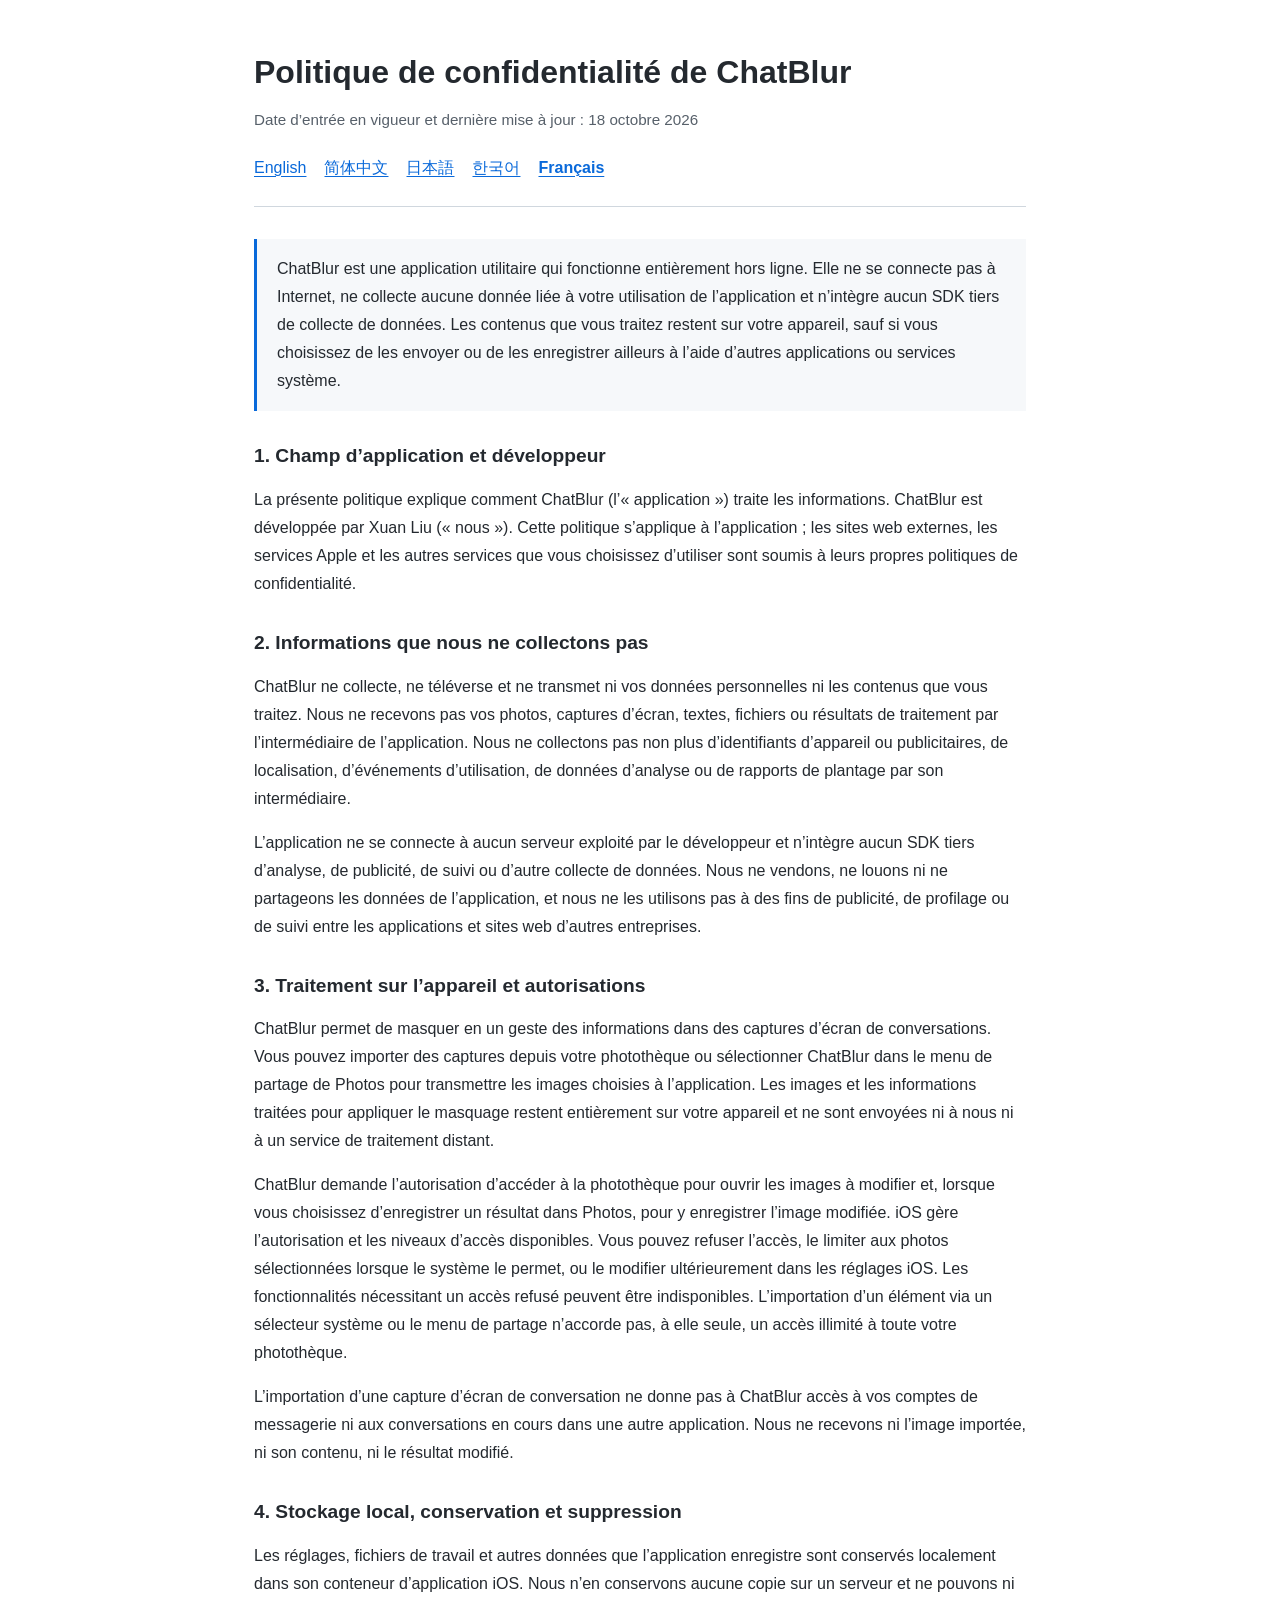
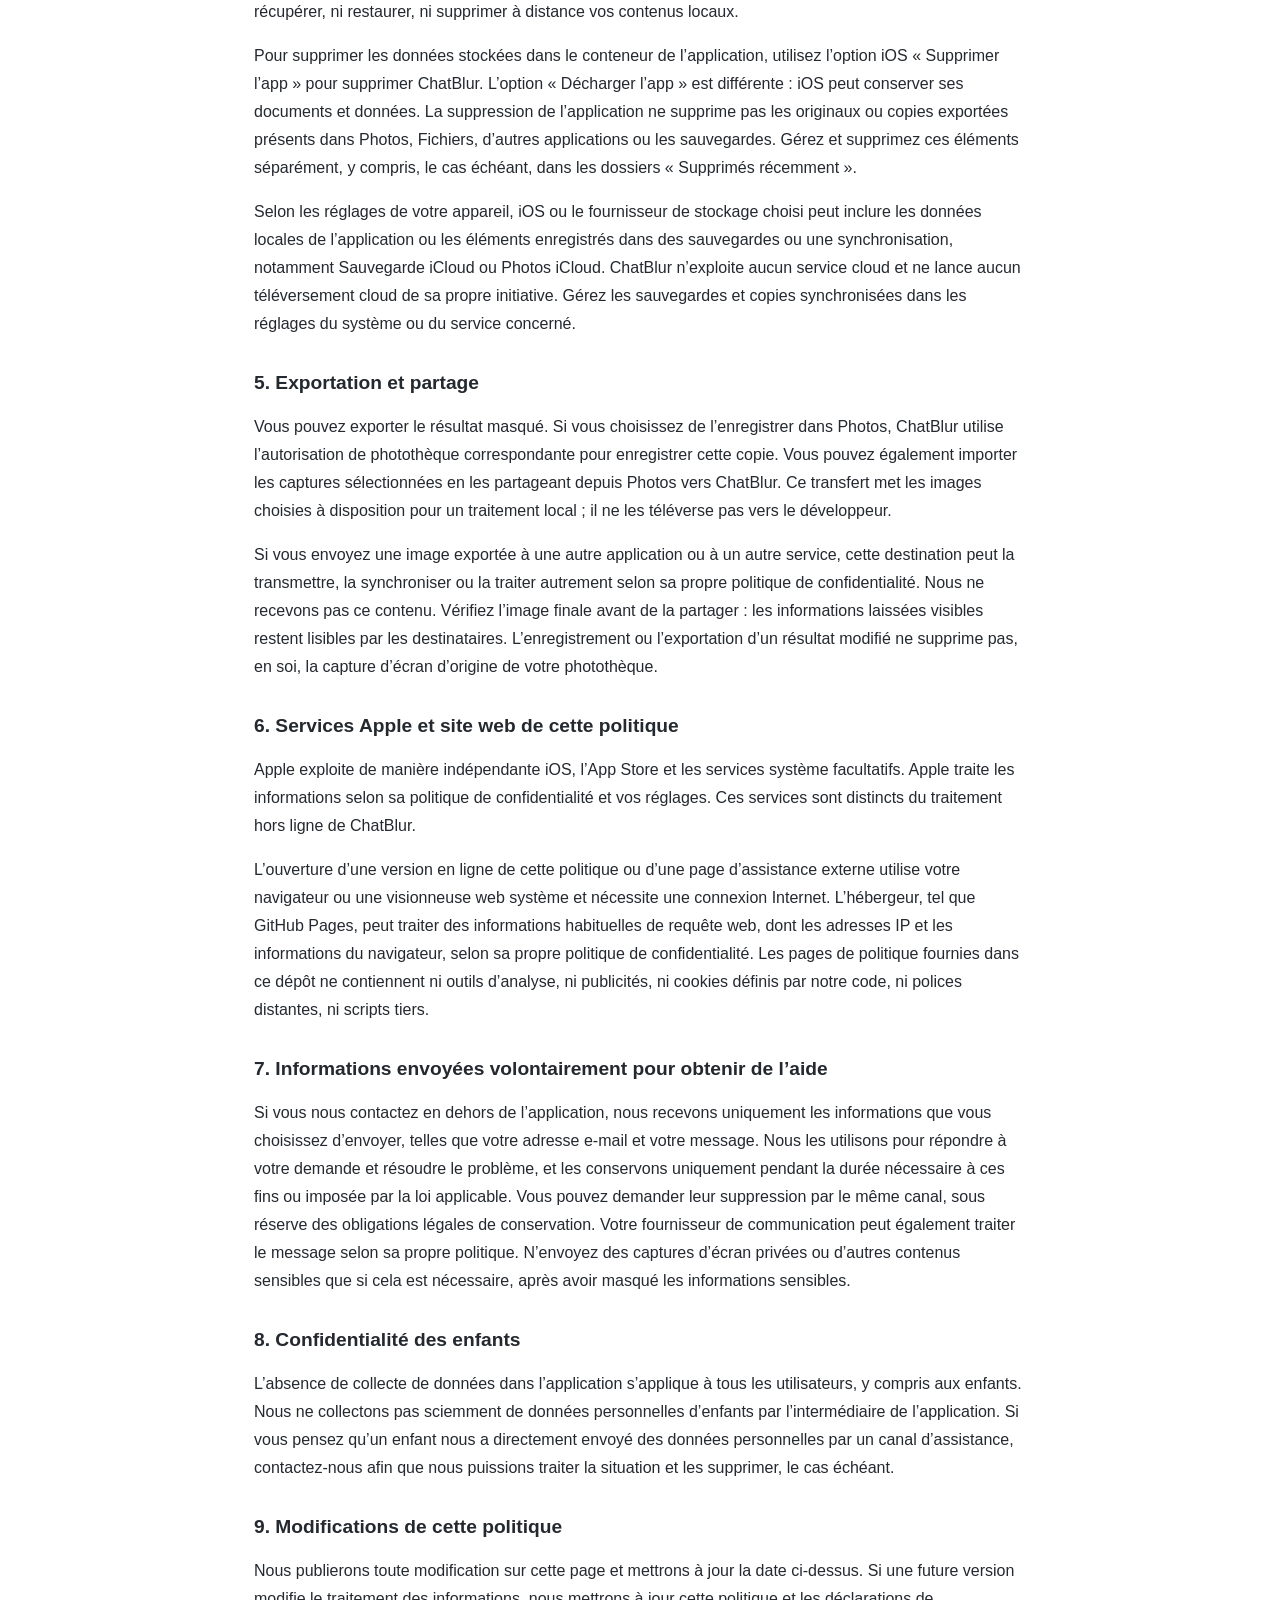
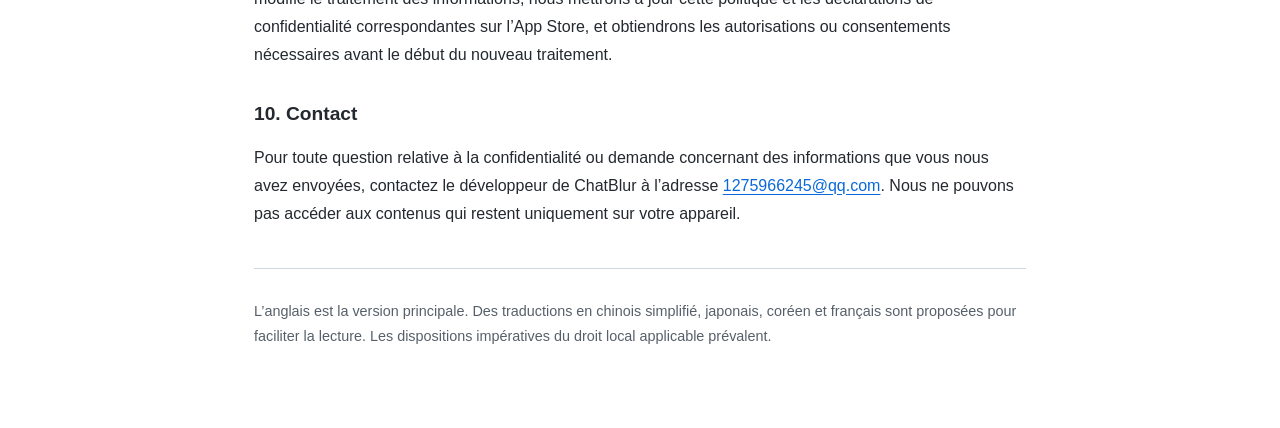
==== ChatBlur/fr.html @ 87cf2a3b "chatblur" ====
<!doctype html>
<html lang="fr">
<head>
<meta charset="utf-8">
<meta name="viewport" content="width=device-width, initial-scale=1">
<meta name="description" content="ChatBlur est une application utilitaire qui fonctionne entièrement hors ligne. Elle ne se connecte pas à Internet, ne collecte aucune donnée liée à votre utilisation de l’application et n’intègre aucun SDK tiers de collecte de données. Les contenus que vous traitez restent sur votre appareil, sauf si vous choisissez de les envoyer ou de les enregistrer ailleurs à l’aide d’autres applications ou services système.">
<title>Politique de confidentialité de ChatBlur</title>
<link rel="stylesheet" href="styles.css">
<link rel="alternate" hreflang="en" href="index.html">
<link rel="alternate" hreflang="zh-Hans" href="zh-Hans.html">
<link rel="alternate" hreflang="ja" href="ja.html">
<link rel="alternate" hreflang="ko" href="ko.html">
<link rel="alternate" hreflang="fr" href="fr.html">
<link rel="alternate" hreflang="x-default" href="index.html">
</head>
<body>
<header>
<h1>Politique de confidentialité de ChatBlur</h1>
<p class="meta">Date d’entrée en vigueur et dernière mise à jour : 18 octobre 2026</p>
<nav aria-label="Language / 语言 / 言語 / 언어 / Langue">
<a href="index.html" lang="en" hreflang="en">English</a>
<a href="zh-Hans.html" lang="zh-Hans" hreflang="zh-Hans">简体中文</a>
<a href="ja.html" lang="ja" hreflang="ja">日本語</a>
<a href="ko.html" lang="ko" hreflang="ko">한국어</a>
<a href="fr.html" lang="fr" hreflang="fr" aria-current="page">Français</a>
</nav>
</header>
<main>
<p class="summary">ChatBlur est une application utilitaire qui fonctionne entièrement hors ligne. Elle ne se connecte pas à Internet, ne collecte aucune donnée liée à votre utilisation de l’application et n’intègre aucun SDK tiers de collecte de données. Les contenus que vous traitez restent sur votre appareil, sauf si vous choisissez de les envoyer ou de les enregistrer ailleurs à l’aide d’autres applications ou services système.</p>
<section>
<h2>1. Champ d’application et développeur</h2>
<p>La présente politique explique comment ChatBlur (l’« application ») traite les informations. ChatBlur est développée par Xuan Liu (« nous »). Cette politique s’applique à l’application ; les sites web externes, les services Apple et les autres services que vous choisissez d’utiliser sont soumis à leurs propres politiques de confidentialité.</p>
</section>
<section>
<h2>2. Informations que nous ne collectons pas</h2>
<p>ChatBlur ne collecte, ne téléverse et ne transmet ni vos données personnelles ni les contenus que vous traitez. Nous ne recevons pas vos photos, captures d’écran, textes, fichiers ou résultats de traitement par l’intermédiaire de l’application. Nous ne collectons pas non plus d’identifiants d’appareil ou publicitaires, de localisation, d’événements d’utilisation, de données d’analyse ou de rapports de plantage par son intermédiaire.</p>
<p>L’application ne se connecte à aucun serveur exploité par le développeur et n’intègre aucun SDK tiers d’analyse, de publicité, de suivi ou d’autre collecte de données. Nous ne vendons, ne louons ni ne partageons les données de l’application, et nous ne les utilisons pas à des fins de publicité, de profilage ou de suivi entre les applications et sites web d’autres entreprises.</p>
</section>
<section>
<h2>3. Traitement sur l’appareil et autorisations</h2>
<p>ChatBlur permet de masquer en un geste des informations dans des captures d’écran de conversations. Vous pouvez importer des captures depuis votre photothèque ou sélectionner ChatBlur dans le menu de partage de Photos pour transmettre les images choisies à l’application. Les images et les informations traitées pour appliquer le masquage restent entièrement sur votre appareil et ne sont envoyées ni à nous ni à un service de traitement distant.</p>
<p>ChatBlur demande l’autorisation d’accéder à la photothèque pour ouvrir les images à modifier et, lorsque vous choisissez d’enregistrer un résultat dans Photos, pour y enregistrer l’image modifiée. iOS gère l’autorisation et les niveaux d’accès disponibles. Vous pouvez refuser l’accès, le limiter aux photos sélectionnées lorsque le système le permet, ou le modifier ultérieurement dans les réglages iOS. Les fonctionnalités nécessitant un accès refusé peuvent être indisponibles. L’importation d’un élément via un sélecteur système ou le menu de partage n’accorde pas, à elle seule, un accès illimité à toute votre photothèque.</p>
<p>L’importation d’une capture d’écran de conversation ne donne pas à ChatBlur accès à vos comptes de messagerie ni aux conversations en cours dans une autre application. Nous ne recevons ni l’image importée, ni son contenu, ni le résultat modifié.</p>
</section>
<section>
<h2>4. Stockage local, conservation et suppression</h2>
<p>Les réglages, fichiers de travail et autres données que l’application enregistre sont conservés localement dans son conteneur d’application iOS. Nous n’en conservons aucune copie sur un serveur et ne pouvons ni récupérer, ni restaurer, ni supprimer à distance vos contenus locaux.</p>
<p>Pour supprimer les données stockées dans le conteneur de l’application, utilisez l’option iOS « Supprimer l’app » pour supprimer ChatBlur. L’option « Décharger l’app » est différente : iOS peut conserver ses documents et données. La suppression de l’application ne supprime pas les originaux ou copies exportées présents dans Photos, Fichiers, d’autres applications ou les sauvegardes. Gérez et supprimez ces éléments séparément, y compris, le cas échéant, dans les dossiers « Supprimés récemment ».</p>
<p>Selon les réglages de votre appareil, iOS ou le fournisseur de stockage choisi peut inclure les données locales de l’application ou les éléments enregistrés dans des sauvegardes ou une synchronisation, notamment Sauvegarde iCloud ou Photos iCloud. ChatBlur n’exploite aucun service cloud et ne lance aucun téléversement cloud de sa propre initiative. Gérez les sauvegardes et copies synchronisées dans les réglages du système ou du service concerné.</p>
</section>
<section>
<h2>5. Exportation et partage</h2>
<p>Vous pouvez exporter le résultat masqué. Si vous choisissez de l’enregistrer dans Photos, ChatBlur utilise l’autorisation de photothèque correspondante pour enregistrer cette copie. Vous pouvez également importer les captures sélectionnées en les partageant depuis Photos vers ChatBlur. Ce transfert met les images choisies à disposition pour un traitement local ; il ne les téléverse pas vers le développeur.</p>
<p>Si vous envoyez une image exportée à une autre application ou à un autre service, cette destination peut la transmettre, la synchroniser ou la traiter autrement selon sa propre politique de confidentialité. Nous ne recevons pas ce contenu. Vérifiez l’image finale avant de la partager : les informations laissées visibles restent lisibles par les destinataires. L’enregistrement ou l’exportation d’un résultat modifié ne supprime pas, en soi, la capture d’écran d’origine de votre photothèque.</p>
</section>
<section>
<h2>6. Services Apple et site web de cette politique</h2>
<p>Apple exploite de manière indépendante iOS, l’App Store et les services système facultatifs. Apple traite les informations selon sa politique de confidentialité et vos réglages. Ces services sont distincts du traitement hors ligne de ChatBlur.</p>
<p>L’ouverture d’une version en ligne de cette politique ou d’une page d’assistance externe utilise votre navigateur ou une visionneuse web système et nécessite une connexion Internet. L’hébergeur, tel que GitHub Pages, peut traiter des informations habituelles de requête web, dont les adresses IP et les informations du navigateur, selon sa propre politique de confidentialité. Les pages de politique fournies dans ce dépôt ne contiennent ni outils d’analyse, ni publicités, ni cookies définis par notre code, ni polices distantes, ni scripts tiers.</p>
</section>
<section>
<h2>7. Informations envoyées volontairement pour obtenir de l’aide</h2>
<p>Si vous nous contactez en dehors de l’application, nous recevons uniquement les informations que vous choisissez d’envoyer, telles que votre adresse e-mail et votre message. Nous les utilisons pour répondre à votre demande et résoudre le problème, et les conservons uniquement pendant la durée nécessaire à ces fins ou imposée par la loi applicable. Vous pouvez demander leur suppression par le même canal, sous réserve des obligations légales de conservation. Votre fournisseur de communication peut également traiter le message selon sa propre politique. N’envoyez des captures d’écran privées ou d’autres contenus sensibles que si cela est nécessaire, après avoir masqué les informations sensibles.</p>
</section>
<section>
<h2>8. Confidentialité des enfants</h2>
<p>L’absence de collecte de données dans l’application s’applique à tous les utilisateurs, y compris aux enfants. Nous ne collectons pas sciemment de données personnelles d’enfants par l’intermédiaire de l’application. Si vous pensez qu’un enfant nous a directement envoyé des données personnelles par un canal d’assistance, contactez-nous afin que nous puissions traiter la situation et les supprimer, le cas échéant.</p>
</section>
<section>
<h2>9. Modifications de cette politique</h2>
<p>Nous publierons toute modification sur cette page et mettrons à jour la date ci-dessus. Si une future version modifie le traitement des informations, nous mettrons à jour cette politique et les déclarations de confidentialité correspondantes sur l’App Store, et obtiendrons les autorisations ou consentements nécessaires avant le début du nouveau traitement.</p>
</section>
<section>
<h2>10. Contact</h2>
<p>Pour toute question relative à la confidentialité ou demande concernant des informations que vous nous avez envoyées, contactez le développeur de ChatBlur à l’adresse <a href="mailto:1275966245@qq.com">1275966245@qq.com</a>. Nous ne pouvons pas accéder aux contenus qui restent uniquement sur votre appareil.</p>
</section>
</main>
<footer><p>L’anglais est la version principale. Des traductions en chinois simplifié, japonais, coréen et français sont proposées pour faciliter la lecture. Les dispositions impératives du droit local applicable prévalent.</p></footer>
</body>
</html>
---- ChatBlur/styles.css ----
:root { color-scheme: light dark; font-family: -apple-system, BlinkMacSystemFont, "Segoe UI", sans-serif; line-height: 1.75; color: #24292f; background: #fff; }
* { box-sizing: border-box; }
body { max-width: 820px; margin: 0 auto; padding: 40px 24px 64px; overflow-wrap: anywhere; }
header { border-bottom: 1px solid #d0d7de; padding-bottom: 24px; margin-bottom: 32px; }
h1 { font-size: 2rem; line-height: 1.25; margin: 12px 0; }
h2 { font-size: 1.2rem; line-height: 1.4; margin-top: 32px; }
a { color: #0969da; text-underline-offset: 3px; }
nav { display: flex; flex-wrap: wrap; gap: 8px 18px; margin-top: 20px; }
nav [aria-current="page"] { font-weight: 700; }
.meta { color: #57606a; font-size: .95rem; }
.summary { background: #f6f8fa; border-left: 3px solid #0969da; padding: 16px 20px; }
footer { border-top: 1px solid #d0d7de; margin-top: 40px; padding-top: 16px; font-size: .9rem; color: #57606a; }
@media (prefers-color-scheme: dark) {
  :root { color: #e6edf3; background: #0d1117; }
  header, footer { border-color: #30363d; }
  a { color: #79c0ff; }
  .meta, footer { color: #9da7b3; }
  .summary { background: #161b22; border-color: #79c0ff; }
}
@media (max-width: 480px) { body { padding: 24px 18px 40px; } h1 { font-size: 1.7rem; } }
@media print { :root { color: #000; background: #fff; } body { max-width: none; padding: 0; } nav { display: none; } .summary { background: none; } }
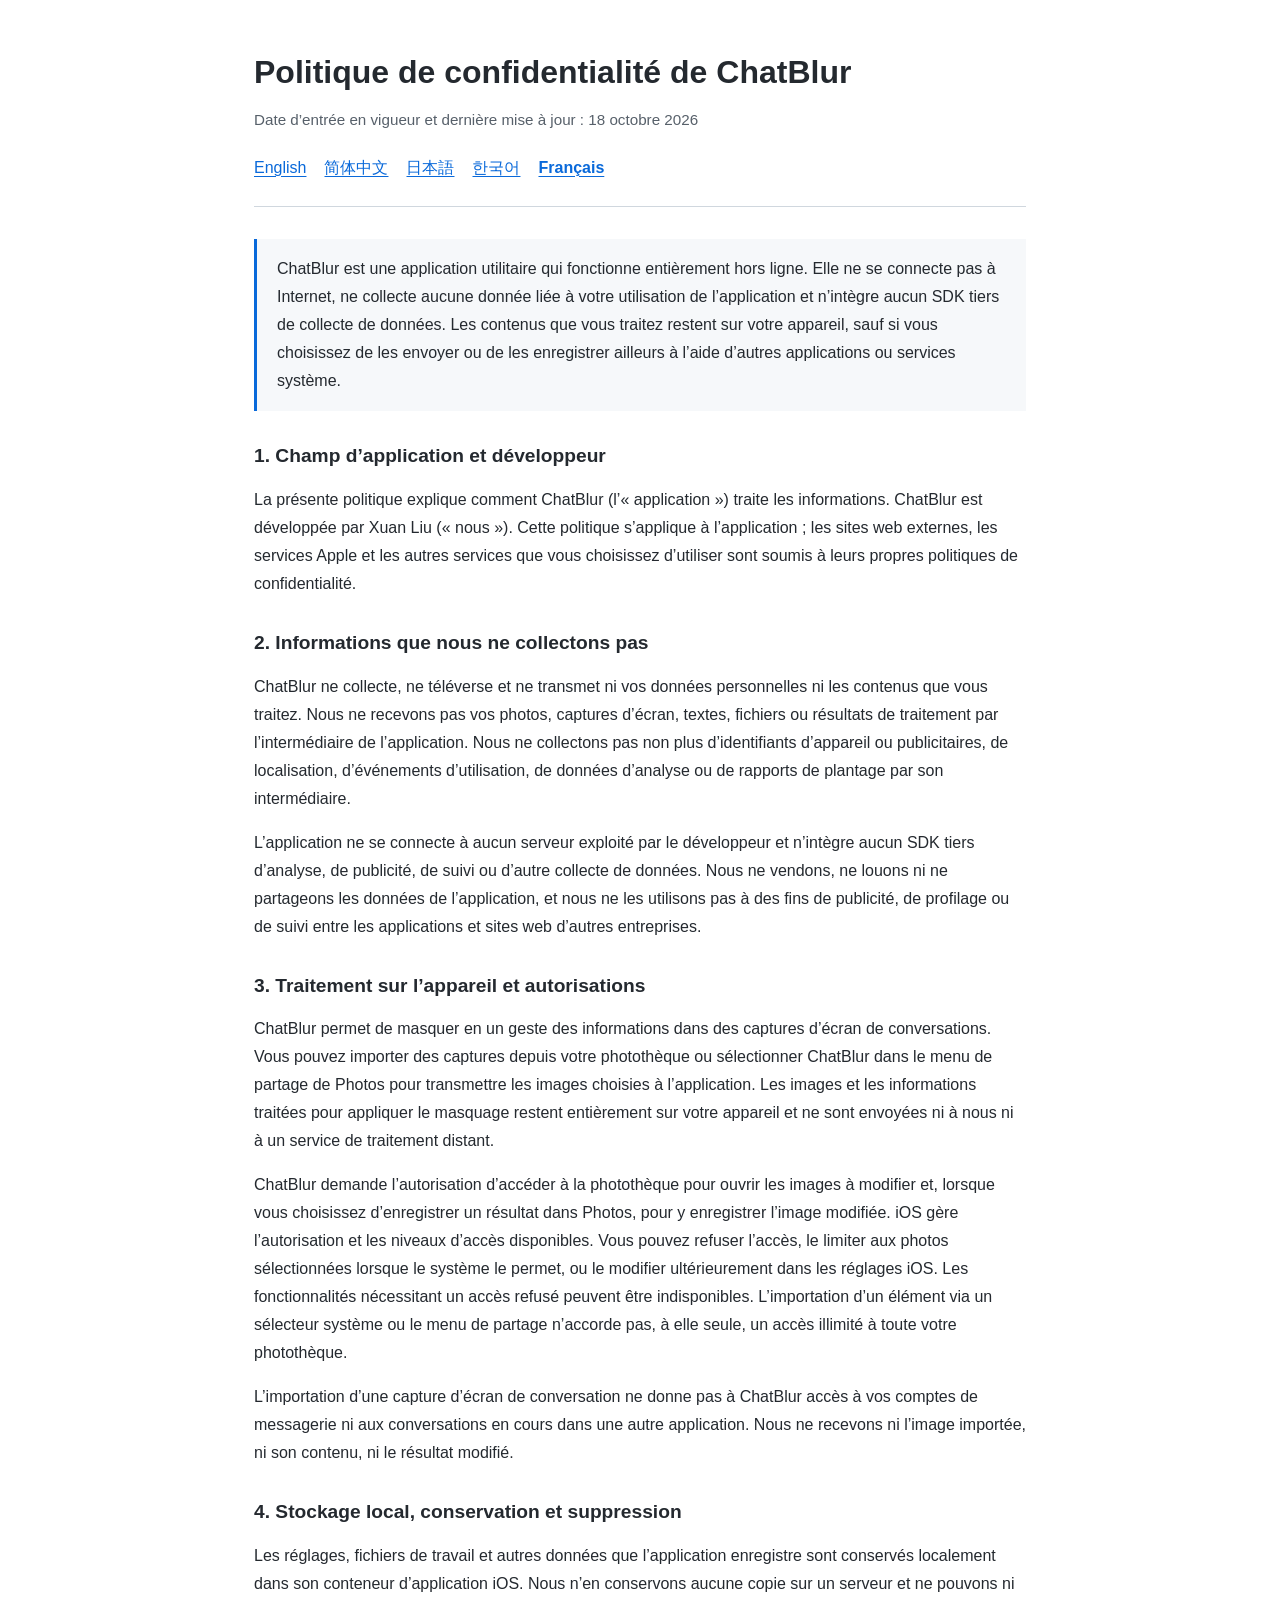
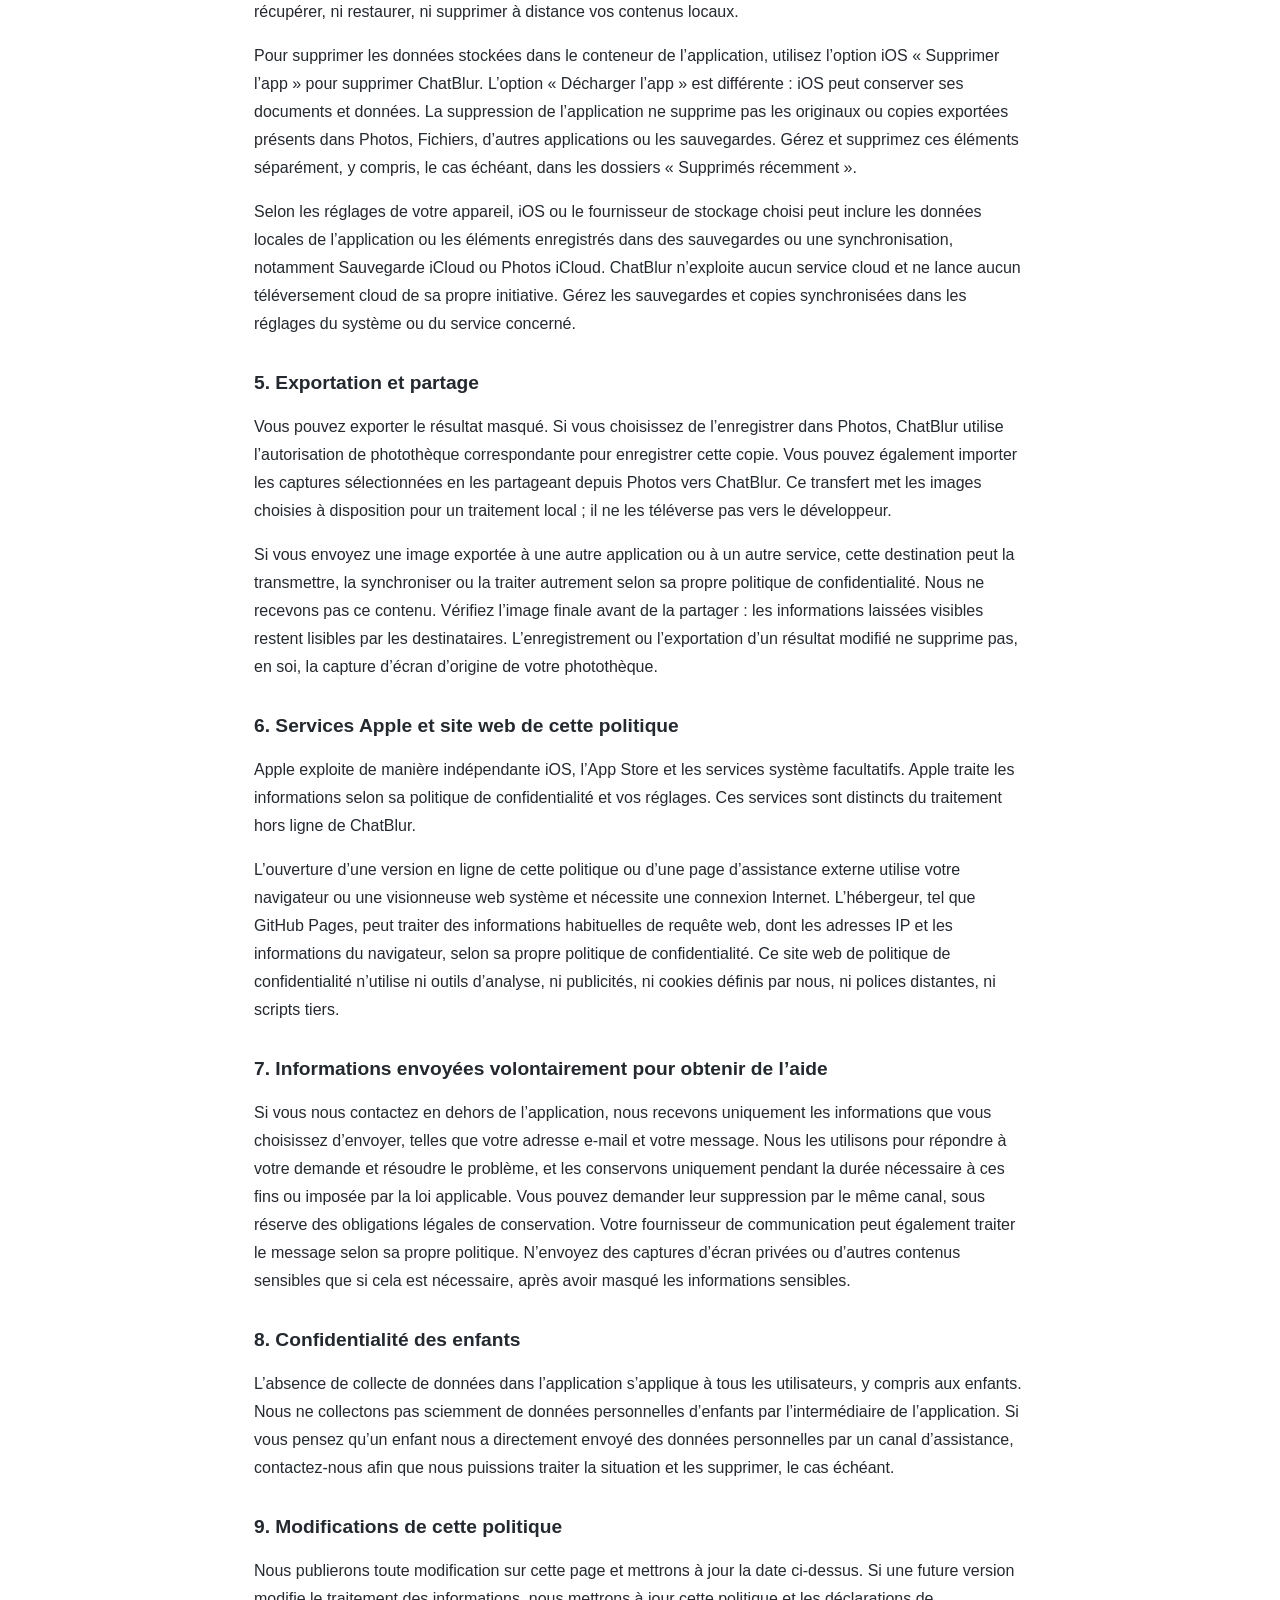
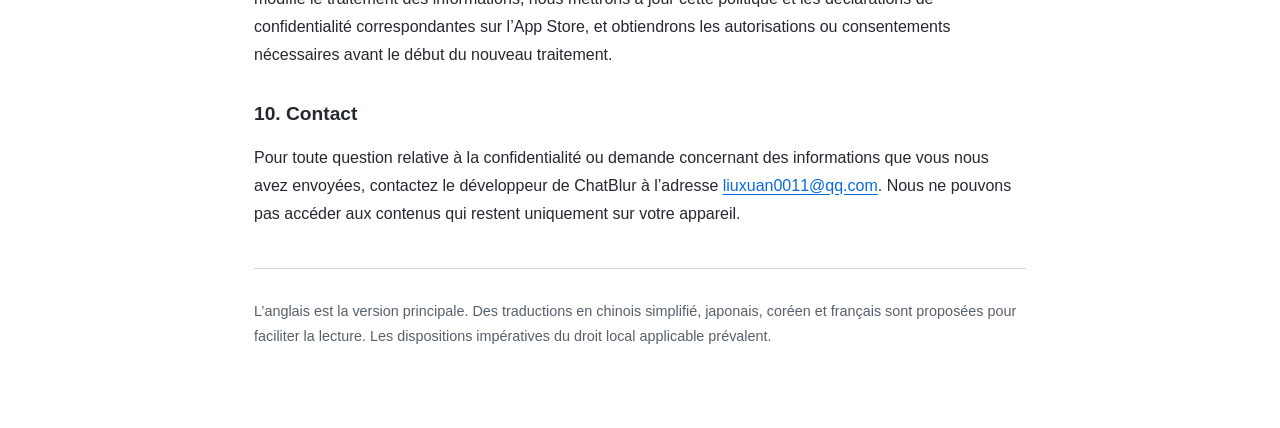
==== commit 158f4949: "1" ====
--- a/ChatBlur/fr.html
+++ b/ChatBlur/fr.html
@@ -56,7 +56,7 @@
 <section>
 <h2>6. Services Apple et site web de cette politique</h2>
 <p>Apple exploite de manière indépendante iOS, l’App Store et les services système facultatifs. Apple traite les informations selon sa politique de confidentialité et vos réglages. Ces services sont distincts du traitement hors ligne de ChatBlur.</p>
-<p>L’ouverture d’une version en ligne de cette politique ou d’une page d’assistance externe utilise votre navigateur ou une visionneuse web système et nécessite une connexion Internet. L’hébergeur, tel que GitHub Pages, peut traiter des informations habituelles de requête web, dont les adresses IP et les informations du navigateur, selon sa propre politique de confidentialité. Les pages de politique fournies dans ce dépôt ne contiennent ni outils d’analyse, ni publicités, ni cookies définis par notre code, ni polices distantes, ni scripts tiers.</p>
+<p>L’ouverture d’une version en ligne de cette politique ou d’une page d’assistance externe utilise votre navigateur ou une visionneuse web système et nécessite une connexion Internet. L’hébergeur, tel que GitHub Pages, peut traiter des informations habituelles de requête web, dont les adresses IP et les informations du navigateur, selon sa propre politique de confidentialité. Ce site web de politique de confidentialité n’utilise ni outils d’analyse, ni publicités, ni cookies définis par nous, ni polices distantes, ni scripts tiers.</p>
 </section>
 <section>
 <h2>7. Informations envoyées volontairement pour obtenir de l’aide</h2>
@@ -72,7 +72,7 @@
 </section>
 <section>
 <h2>10. Contact</h2>
-<p>Pour toute question relative à la confidentialité ou demande concernant des informations que vous nous avez envoyées, contactez le développeur de ChatBlur à l’adresse <a href="mailto:1275966245@qq.com">1275966245@qq.com</a>. Nous ne pouvons pas accéder aux contenus qui restent uniquement sur votre appareil.</p>
+<p>Pour toute question relative à la confidentialité ou demande concernant des informations que vous nous avez envoyées, contactez le développeur de ChatBlur à l’adresse <a href="mailto:liuxuan0011@qq.com">liuxuan0011@qq.com</a>. Nous ne pouvons pas accéder aux contenus qui restent uniquement sur votre appareil.</p>
 </section>
 </main>
 <footer><p>L’anglais est la version principale. Des traductions en chinois simplifié, japonais, coréen et français sont proposées pour faciliter la lecture. Les dispositions impératives du droit local applicable prévalent.</p></footer>
